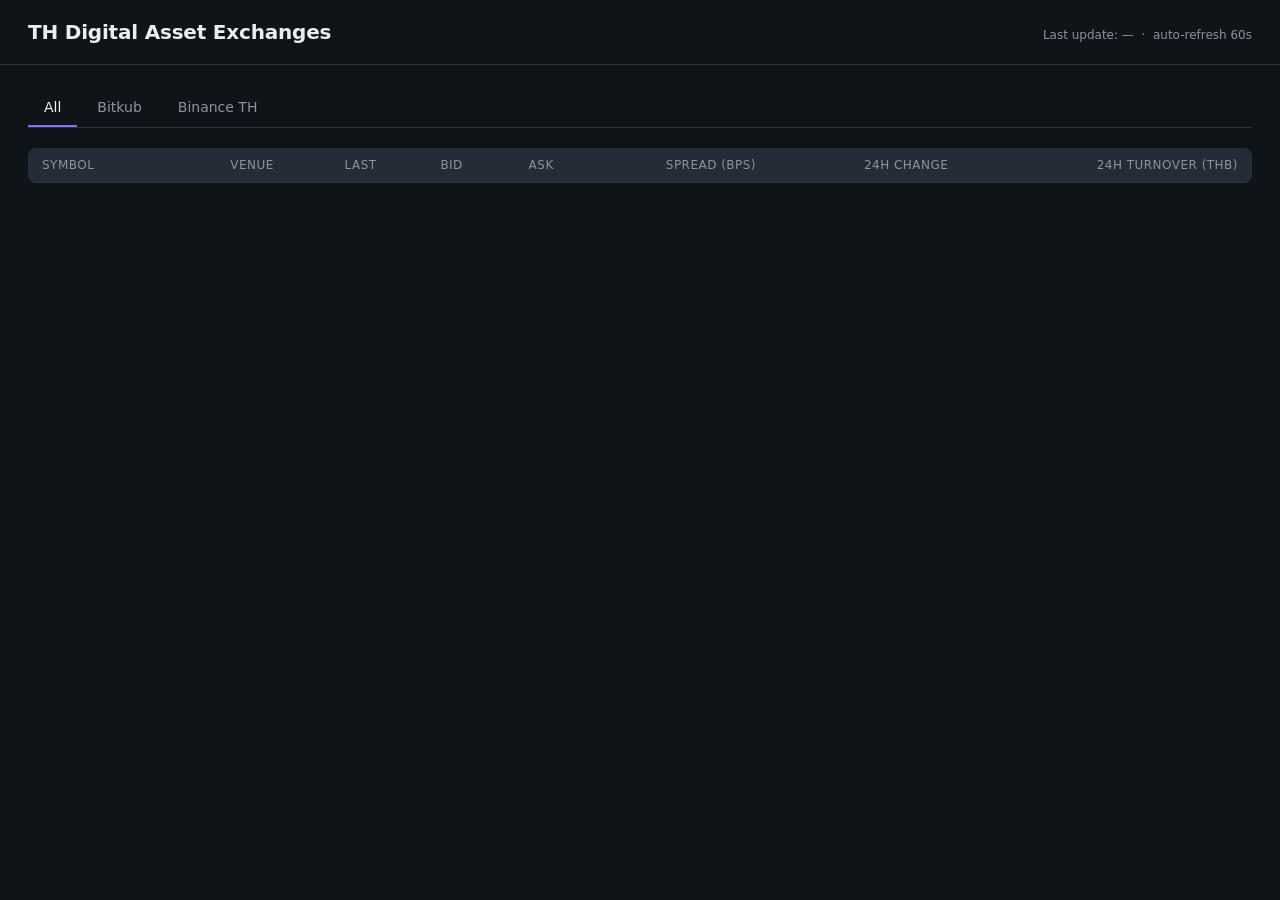
==== dashboard/templates/index.html @ d80df2b3 "feat: Phase 1 — Bitkub + Binance TH REST poller and dashboard - ingest/adapters/bitkub.py: REST v3 t" ====
<!doctype html>
<html lang="en">
<head>
  <meta charset="utf-8" />
  <meta name="viewport" content="width=device-width, initial-scale=1" />
  <title>TH Digital Asset Exchanges — Dashboard</title>
  <style>
    :root {
      --bg: #0f1419;
      --surface: #1a2129;
      --surface-2: #232c37;
      --text: #e6edf3;
      --muted: #8b949e;
      --accent: #8b6fff;
      --up: #16c784;
      --down: #ea3943;
      --border: #2a323d;
    }
    * { box-sizing: border-box; }
    body {
      margin: 0;
      font-family: -apple-system, BlinkMacSystemFont, "Segoe UI", system-ui, sans-serif;
      background: var(--bg);
      color: var(--text);
      font-size: 14px;
    }
    header {
      padding: 20px 28px;
      border-bottom: 1px solid var(--border);
      display: flex;
      align-items: baseline;
      justify-content: space-between;
    }
    header h1 { margin: 0; font-size: 20px; font-weight: 600; letter-spacing: -0.01em; }
    header .meta { color: var(--muted); font-size: 12px; }
    main { padding: 24px 28px; }
    .tabs {
      display: flex;
      gap: 4px;
      border-bottom: 1px solid var(--border);
      margin-bottom: 20px;
    }
    .tab {
      padding: 10px 16px;
      cursor: pointer;
      color: var(--muted);
      border-bottom: 2px solid transparent;
      font-weight: 500;
    }
    .tab.active { color: var(--text); border-bottom-color: var(--accent); }
    table {
      width: 100%;
      border-collapse: collapse;
      background: var(--surface);
      border-radius: 8px;
      overflow: hidden;
    }
    th, td {
      padding: 10px 14px;
      text-align: right;
      border-bottom: 1px solid var(--border);
      font-variant-numeric: tabular-nums;
    }
    th:first-child, td:first-child { text-align: left; }
    th {
      background: var(--surface-2);
      color: var(--muted);
      font-weight: 500;
      font-size: 12px;
      text-transform: uppercase;
      letter-spacing: 0.04em;
    }
    tr:hover { background: var(--surface-2); }
    .up { color: var(--up); }
    .down { color: var(--down); }
    .empty { padding: 60px; text-align: center; color: var(--muted); }
    .pill {
      display: inline-block;
      padding: 2px 8px;
      border-radius: 4px;
      background: var(--surface-2);
      font-size: 11px;
      color: var(--muted);
    }
  </style>
</head>
<body>
  <header>
    <h1>TH Digital Asset Exchanges</h1>
    <div class="meta">Last update: <span id="ts">—</span> &nbsp;·&nbsp; auto-refresh 60s</div>
  </header>
  <main>
    <div class="tabs">
      <div class="tab active" data-venue="all">All</div>
      <div class="tab" data-venue="bitkub">Bitkub</div>
      <div class="tab" data-venue="binance_th">Binance TH</div>
    </div>
    <table id="tbl">
      <thead>
        <tr>
          <th>Symbol</th>
          <th>Venue</th>
          <th>Last</th>
          <th>Bid</th>
          <th>Ask</th>
          <th>Spread (bps)</th>
          <th>24h Change</th>
          <th>24h Turnover (THB)</th>
        </tr>
      </thead>
      <tbody></tbody>
    </table>
    <div class="empty" id="empty" style="display:none">
      No snapshots yet. Run <code>python -m ingest.poller --once</code> first.
    </div>
  </main>
  <script>
    let currentVenue = "all";
    let cachedRows = [];

    function fmt(n, dp = 2) {
      if (n === null || n === undefined) return "—";
      return Number(n).toLocaleString("en-US", { minimumFractionDigits: dp, maximumFractionDigits: dp });
    }
    function fmtBig(n) {
      if (n === null || n === undefined) return "—";
      if (n >= 1e9) return (n / 1e9).toFixed(2) + "B";
      if (n >= 1e6) return (n / 1e6).toFixed(2) + "M";
      if (n >= 1e3) return (n / 1e3).toFixed(2) + "K";
      return n.toFixed(0);
    }
    function spreadBps(bid, ask) {
      if (!bid || !ask || bid <= 0) return null;
      return ((ask - bid) / ((ask + bid) / 2)) * 10000;
    }

    function makeCell(text, className) {
      const td = document.createElement("td");
      td.textContent = text;
      if (className) td.className = className;
      return td;
    }

    function makeRow(r) {
      const sp = spreadBps(r.bid, r.ask);
      const chg = r.change_pct_24h;
      const chgCls = chg > 0 ? "up" : chg < 0 ? "down" : "";
      const chgTxt = chg === null || chg === undefined
        ? "—"
        : (chg > 0 ? "+" : "") + fmt(chg, 2) + "%";

      const tr = document.createElement("tr");

      const symTd = document.createElement("td");
      const strong = document.createElement("strong");
      strong.textContent = r.symbol || "";
      symTd.appendChild(strong);
      tr.appendChild(symTd);

      const venueTd = document.createElement("td");
      const pill = document.createElement("span");
      pill.className = "pill";
      pill.textContent = r.venue || "";
      venueTd.appendChild(pill);
      tr.appendChild(venueTd);

      tr.appendChild(makeCell(fmt(r.last, 2)));
      tr.appendChild(makeCell(fmt(r.bid, 2)));
      tr.appendChild(makeCell(fmt(r.ask, 2)));
      tr.appendChild(makeCell(sp === null ? "—" : fmt(sp, 1)));
      tr.appendChild(makeCell(chgTxt, chgCls));
      tr.appendChild(makeCell(fmtBig(r.quote_turnover_24h)));
      return tr;
    }

    function render() {
      const rows = currentVenue === "all"
        ? cachedRows
        : cachedRows.filter(r => r.venue === currentVenue);
      rows.sort((a, b) => (b.quote_turnover_24h || 0) - (a.quote_turnover_24h || 0));
      const tbody = document.querySelector("#tbl tbody");
      tbody.replaceChildren(...rows.map(makeRow));
      document.getElementById("empty").style.display = rows.length ? "none" : "block";
    }

    async function refresh() {
      try {
        const r = await fetch("/api/tickers");
        cachedRows = await r.json();
        document.getElementById("ts").textContent = new Date().toLocaleTimeString();
        render();
      } catch (e) {
        console.error("refresh failed", e);
      }
    }

    document.querySelectorAll(".tab").forEach(el => {
      el.addEventListener("click", () => {
        document.querySelectorAll(".tab").forEach(t => t.classList.remove("active"));
        el.classList.add("active");
        currentVenue = el.dataset.venue;
        render();
      });
    });

    refresh();
    setInterval(refresh, 60000);
  </script>
</body>
</html>
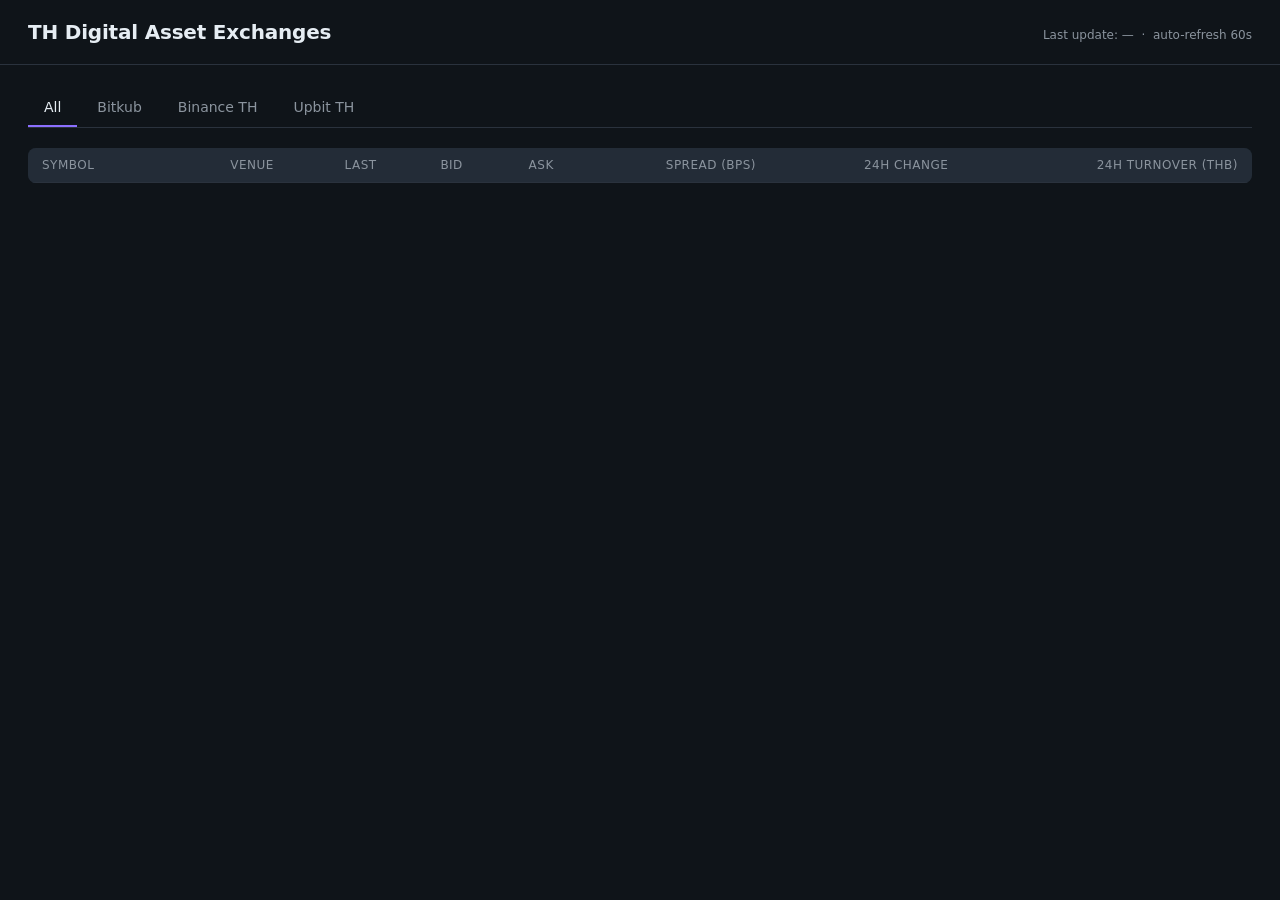
==== commit 191f3d64: "feat: Phase 2 — add Upbit TH adapter (20 THB pairs), document Orbix deferral - ingest/adapters/upbit" ====
--- a/dashboard/templates/index.html
+++ b/dashboard/templates/index.html
@@ -94,6 +94,7 @@
       <div class="tab active" data-venue="all">All</div>
       <div class="tab" data-venue="bitkub">Bitkub</div>
       <div class="tab" data-venue="binance_th">Binance TH</div>
+      <div class="tab" data-venue="upbit_th">Upbit TH</div>
     </div>
     <table id="tbl">
       <thead>
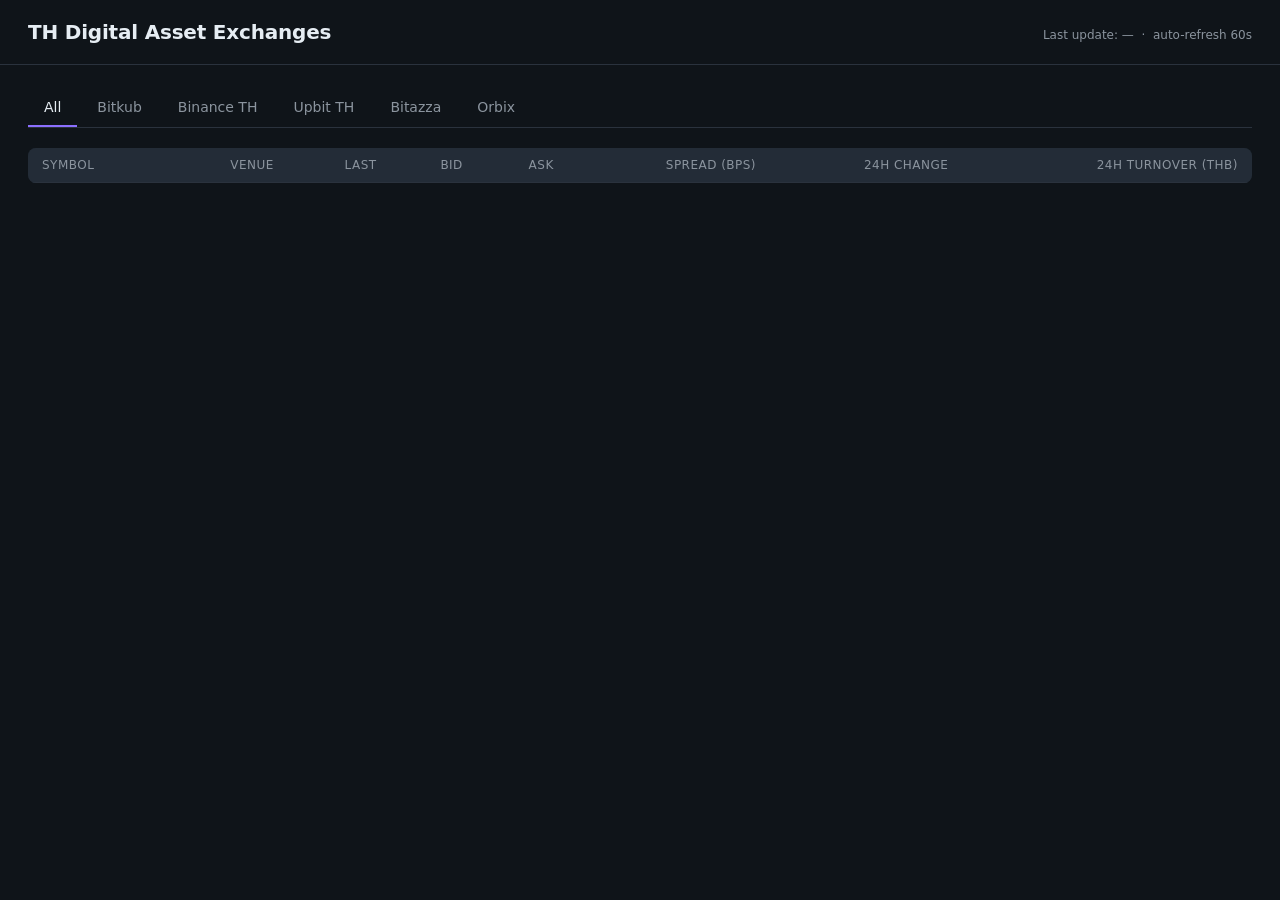
==== commit 02fa106c: "feat: Phase 3 — CoinGecko fallback adapter for Bitazza + Orbix - ingest/adapters/coingecko.py: free-" ====
--- a/dashboard/templates/index.html
+++ b/dashboard/templates/index.html
@@ -95,6 +95,8 @@
       <div class="tab" data-venue="bitkub">Bitkub</div>
       <div class="tab" data-venue="binance_th">Binance TH</div>
       <div class="tab" data-venue="upbit_th">Upbit TH</div>
+      <div class="tab" data-venue="bitazza">Bitazza</div>
+      <div class="tab" data-venue="orbix_cg">Orbix</div>
     </div>
     <table id="tbl">
       <thead>
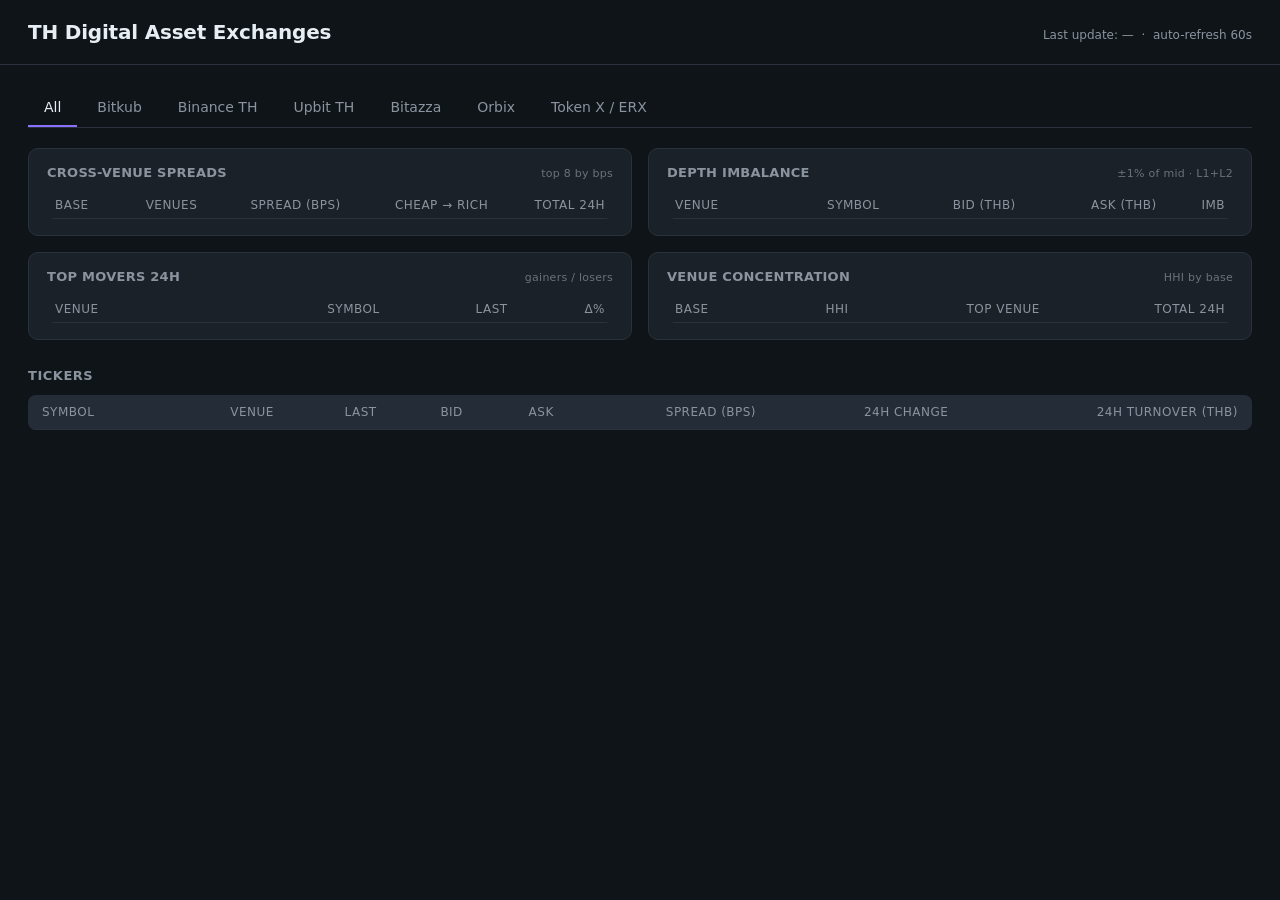
==== commit 633a9f00: "feat: Phase 4+5 — Token X tab and cross-venue insights layer Phase 4 — Token X / ERX: - data/tokenx_" ====
--- a/dashboard/templates/index.html
+++ b/dashboard/templates/index.html
@@ -82,6 +82,40 @@
       font-size: 11px;
       color: var(--muted);
     }
+    .insights {
+      display: grid;
+      grid-template-columns: repeat(auto-fit, minmax(420px, 1fr));
+      gap: 16px;
+      margin-bottom: 28px;
+    }
+    .card {
+      background: var(--surface);
+      border: 1px solid var(--border);
+      border-radius: 10px;
+      padding: 16px 18px;
+    }
+    .card h3 {
+      margin: 0 0 12px;
+      font-size: 13px;
+      font-weight: 600;
+      letter-spacing: 0.02em;
+      text-transform: uppercase;
+      color: var(--muted);
+      display: flex;
+      justify-content: space-between;
+      align-items: baseline;
+    }
+    .card h3 .hint { font-size: 11px; font-weight: 400; text-transform: none; opacity: 0.7; }
+    .mini { background: transparent; }
+    .mini th, .mini td { padding: 6px 8px; font-size: 12px; border-bottom-color: var(--border); }
+    .mini th { background: transparent; }
+    .section-h { font-size: 13px; text-transform: uppercase; letter-spacing: 0.04em; color: var(--muted); font-weight: 600; margin: 0 0 12px; }
+    .imb-bar { display: inline-block; height: 6px; background: var(--surface-2); border-radius: 3px; vertical-align: middle; position: relative; width: 60px; }
+    .imb-bar-fill { position: absolute; top: 0; bottom: 0; border-radius: 3px; }
+    .imb-bar-fill.up { background: var(--up); left: 50%; }
+    .imb-bar-fill.down { background: var(--down); right: 50%; }
+    .tokenx-meta { color: var(--muted); font-size: 12px; margin-bottom: 12px; }
+    .empty-tab { padding: 40px; text-align: center; color: var(--muted); }
   </style>
 </head>
 <body>
@@ -97,7 +131,27 @@
       <div class="tab" data-venue="upbit_th">Upbit TH</div>
       <div class="tab" data-venue="bitazza">Bitazza</div>
       <div class="tab" data-venue="orbix_cg">Orbix</div>
+      <div class="tab" data-venue="tokenx">Token X / ERX</div>
     </div>
+    <section id="insights" class="insights">
+      <div class="card">
+        <h3>Cross-Venue Spreads <span class="hint">top 8 by bps</span></h3>
+        <table class="mini"><thead><tr><th>Base</th><th>Venues</th><th>Spread (bps)</th><th>Cheap → Rich</th><th>Total 24h</th></tr></thead><tbody id="ins-spread"></tbody></table>
+      </div>
+      <div class="card">
+        <h3>Depth Imbalance <span class="hint">±1% of mid · L1+L2</span></h3>
+        <table class="mini"><thead><tr><th>Venue</th><th>Symbol</th><th>Bid (THB)</th><th>Ask (THB)</th><th>Imb</th></tr></thead><tbody id="ins-imb"></tbody></table>
+      </div>
+      <div class="card">
+        <h3>Top Movers 24h <span class="hint">gainers / losers</span></h3>
+        <table class="mini"><thead><tr><th>Venue</th><th>Symbol</th><th>Last</th><th>Δ%</th></tr></thead><tbody id="ins-mov"></tbody></table>
+      </div>
+      <div class="card">
+        <h3>Venue Concentration <span class="hint">HHI by base</span></h3>
+        <table class="mini"><thead><tr><th>Base</th><th>HHI</th><th>Top venue</th><th>Total 24h</th></tr></thead><tbody id="ins-hhi"></tbody></table>
+      </div>
+    </section>
+    <h2 class="section-h">Tickers</h2>
     <table id="tbl">
       <thead>
         <tr>
@@ -116,10 +170,13 @@
     <div class="empty" id="empty" style="display:none">
       No snapshots yet. Run <code>python -m ingest.poller --once</code> first.
     </div>
+    <div id="tokenx-panel" style="display:none"></div>
   </main>
   <script>
     let currentVenue = "all";
     let cachedRows = [];
+    let cachedInsights = null;
+    let cachedTokenx = null;
 
     function fmt(n, dp = 2) {
       if (n === null || n === undefined) return "—";
@@ -177,20 +234,161 @@
     }
 
     function render() {
+      const tableEl = document.getElementById("tbl");
+      const insightsEl = document.getElementById("insights");
+      const sectionH = document.querySelector(".section-h");
+      const emptyEl = document.getElementById("empty");
+      const tokenxEl = document.getElementById("tokenx-panel");
+      if (currentVenue === "tokenx") {
+        tableEl.style.display = "none";
+        insightsEl.style.display = "none";
+        if (sectionH) sectionH.style.display = "none";
+        emptyEl.style.display = "none";
+        tokenxEl.style.display = "block";
+        return;
+      }
+      tokenxEl.style.display = "none";
+      tableEl.style.display = "";
+      insightsEl.style.display = currentVenue === "all" ? "" : "none";
+      if (sectionH) sectionH.style.display = "";
       const rows = currentVenue === "all"
         ? cachedRows
         : cachedRows.filter(r => r.venue === currentVenue);
       rows.sort((a, b) => (b.quote_turnover_24h || 0) - (a.quote_turnover_24h || 0));
       const tbody = document.querySelector("#tbl tbody");
       tbody.replaceChildren(...rows.map(makeRow));
-      document.getElementById("empty").style.display = rows.length ? "none" : "block";
+      emptyEl.style.display = rows.length ? "none" : "block";
+    }
+
+    function renderInsights(d) {
+      const spreadBody = document.getElementById("ins-spread");
+      spreadBody.replaceChildren(...d.cross_venue_spreads.slice(0, 8).map(r => {
+        const tr = document.createElement("tr");
+        tr.appendChild(makeCell(r.base));
+        tr.appendChild(makeCell(String(r.n_venues)));
+        tr.appendChild(makeCell(fmt(r.spread_bps, 1)));
+        tr.appendChild(makeCell(`${r.cheap_venue} → ${r.rich_venue}`));
+        tr.appendChild(makeCell(fmtBig(r.total_turnover_24h)));
+        return tr;
+      }));
+
+      const imbBody = document.getElementById("ins-imb");
+      imbBody.replaceChildren(...d.depth_imbalance.slice(0, 8).map(r => {
+        const tr = document.createElement("tr");
+        tr.appendChild(makeCell(r.venue));
+        tr.appendChild(makeCell(r.symbol));
+        tr.appendChild(makeCell(fmtBig(r.bid_value_thb)));
+        tr.appendChild(makeCell(fmtBig(r.ask_value_thb)));
+        const td = document.createElement("td");
+        td.textContent = (r.imbalance > 0 ? "+" : "") + r.imbalance.toFixed(2);
+        td.className = r.imbalance > 0 ? "up" : "down";
+        tr.appendChild(td);
+        return tr;
+      }));
+
+      const movBody = document.getElementById("ins-mov");
+      const top5 = (d.top_movers.gainers || []).slice(0, 5);
+      const bot5 = (d.top_movers.losers || []).slice(0, 5);
+      movBody.replaceChildren(...[...top5, ...bot5].map(r => {
+        const tr = document.createElement("tr");
+        tr.appendChild(makeCell(r.venue));
+        tr.appendChild(makeCell(r.symbol));
+        tr.appendChild(makeCell(fmt(r.last, 4)));
+        const td = document.createElement("td");
+        td.textContent = (r.change_pct_24h > 0 ? "+" : "") + r.change_pct_24h.toFixed(2) + "%";
+        td.className = r.change_pct_24h > 0 ? "up" : "down";
+        tr.appendChild(td);
+        return tr;
+      }));
+
+      const hhiBody = document.getElementById("ins-hhi");
+      hhiBody.replaceChildren(...d.venue_concentration.slice(0, 8).map(r => {
+        const top = Object.entries(r.shares).sort((a, b) => b[1] - a[1])[0];
+        const tr = document.createElement("tr");
+        tr.appendChild(makeCell(r.base));
+        tr.appendChild(makeCell(r.hhi.toFixed(2)));
+        tr.appendChild(makeCell(`${top[0]} ${(top[1] * 100).toFixed(0)}%`));
+        tr.appendChild(makeCell(fmtBig(r.total_turnover_24h)));
+        return tr;
+      }));
+    }
+
+    function renderTokenx(d) {
+      const panel = document.getElementById("tokenx-panel");
+      panel.replaceChildren();
+      const meta = document.createElement("div");
+      meta.className = "tokenx-meta";
+      meta.textContent = `Last updated: ${d.last_updated || "—"} · No public market-data API exists for ERX or Token X today; this tab is manually maintained at data/tokenx_manual.json`;
+      panel.appendChild(meta);
+      const exTitle = document.createElement("div");
+      exTitle.className = "section-h";
+      exTitle.textContent = "Venues";
+      panel.appendChild(exTitle);
+      const exTbl = document.createElement("table");
+      const exThead = document.createElement("thead");
+      const exHrow = document.createElement("tr");
+      ["Name","License","Data Status","URL"].forEach(h => { const th = document.createElement("th"); th.textContent = h; exHrow.appendChild(th); });
+      exThead.appendChild(exHrow); exTbl.appendChild(exThead);
+      const exBody = document.createElement("tbody");
+      (d.exchanges || []).forEach(e => {
+        const tr = document.createElement("tr");
+        tr.appendChild(makeCell(e.name));
+        tr.appendChild(makeCell(e.license || "—"));
+        tr.appendChild(makeCell(e.data_status || "—"));
+        const td = document.createElement("td");
+        const a = document.createElement("a");
+        a.href = e.url || "#"; a.target = "_blank"; a.rel = "noopener";
+        a.textContent = e.url || "—"; a.style.color = "var(--accent)";
+        td.appendChild(a);
+        tr.appendChild(td);
+        exBody.appendChild(tr);
+      });
+      exTbl.appendChild(exBody);
+      panel.appendChild(exTbl);
+
+      const tkTitle = document.createElement("div");
+      tkTitle.className = "section-h";
+      tkTitle.style.marginTop = "20px";
+      tkTitle.textContent = `Tokens (${(d.tokens || []).length})`;
+      panel.appendChild(tkTitle);
+      if (!(d.tokens || []).length) {
+        const empty = document.createElement("div");
+        empty.className = "empty-tab";
+        empty.textContent = "No tokens recorded yet — edit data/tokenx_manual.json";
+        panel.appendChild(empty);
+        return;
+      }
+      const tkTbl = document.createElement("table");
+      const tkThead = document.createElement("thead");
+      const tkHrow = document.createElement("tr");
+      ["Name","Issuer","Status","Last (THB)","Notes"].forEach(h => { const th = document.createElement("th"); th.textContent = h; tkHrow.appendChild(th); });
+      tkThead.appendChild(tkHrow); tkTbl.appendChild(tkThead);
+      const tkBody = document.createElement("tbody");
+      (d.tokens || []).forEach(t => {
+        const tr = document.createElement("tr");
+        tr.appendChild(makeCell(t.name || "—"));
+        tr.appendChild(makeCell(t.issuer || "—"));
+        tr.appendChild(makeCell(t.status || "—"));
+        tr.appendChild(makeCell(t.last_price_thb !== null && t.last_price_thb !== undefined ? fmt(t.last_price_thb, 2) : "—"));
+        tr.appendChild(makeCell(t.notes || "—"));
+        tkBody.appendChild(tr);
+      });
+      tkTbl.appendChild(tkBody);
+      panel.appendChild(tkTbl);
     }
 
     async function refresh() {
       try {
-        const r = await fetch("/api/tickers");
-        cachedRows = await r.json();
+        const [tickers, ins, tx] = await Promise.all([
+          fetch("/api/tickers").then(r => r.json()),
+          fetch("/api/insights").then(r => r.json()),
+          cachedTokenx ? Promise.resolve(cachedTokenx) : fetch("/api/tokenx").then(r => r.json()).catch(() => null),
+        ]);
+        cachedRows = tickers;
+        cachedInsights = ins;
+        if (tx) { cachedTokenx = tx; renderTokenx(tx); }
         document.getElementById("ts").textContent = new Date().toLocaleTimeString();
+        renderInsights(ins);
         render();
       } catch (e) {
         console.error("refresh failed", e);
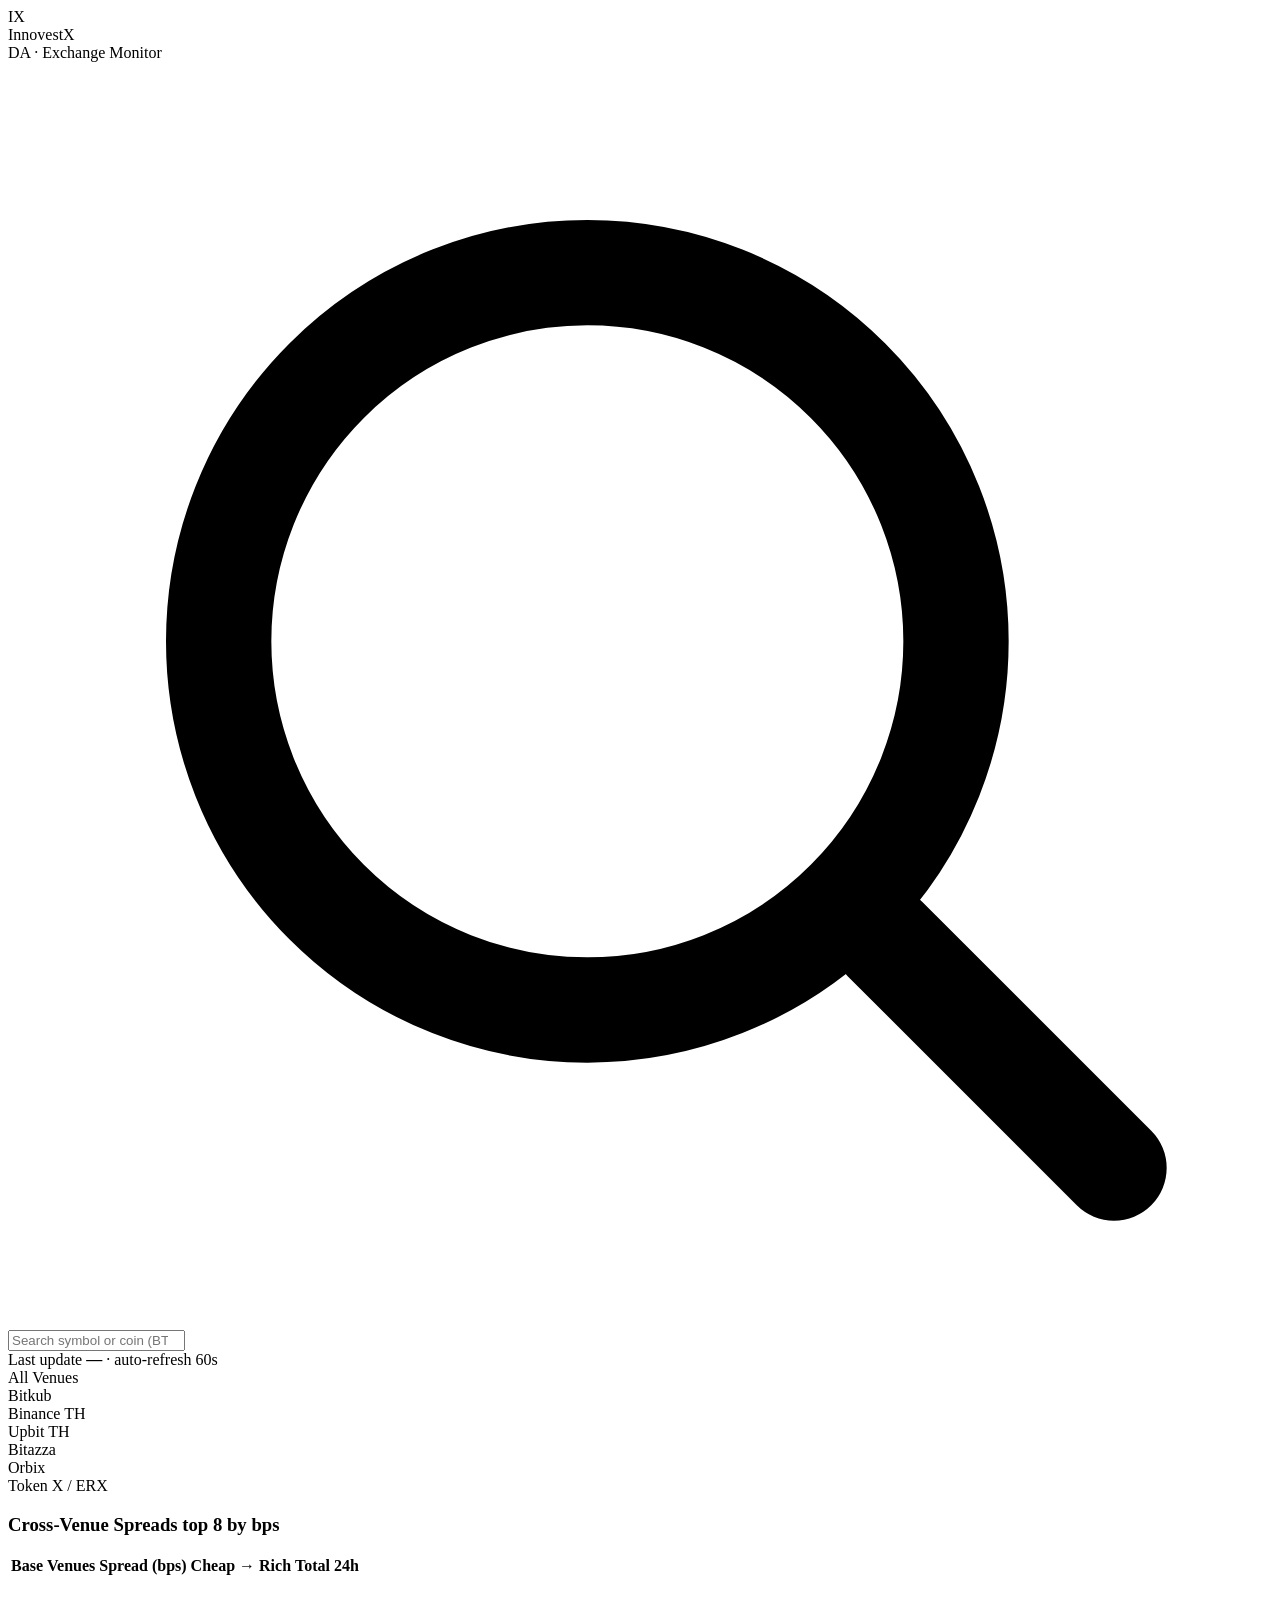
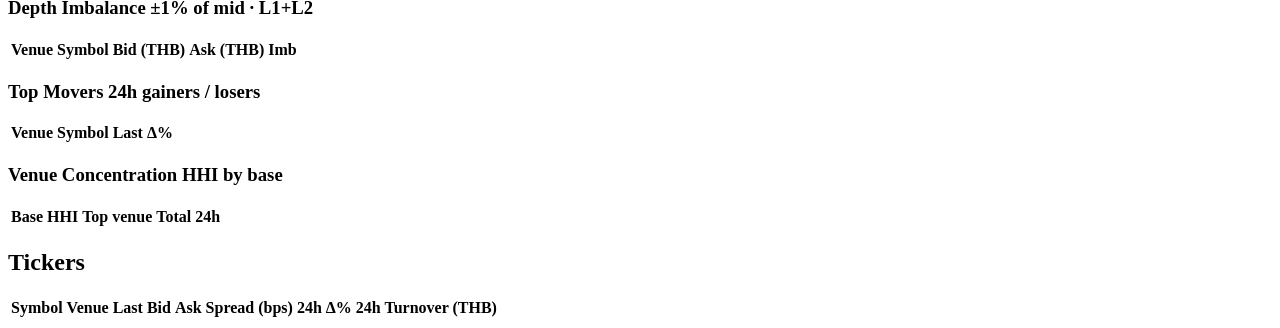
==== commit e9671659: "feat: redesign — Binance-style density with InnovestX brand + sort/search Design system applied (ui-" ====
--- a/dashboard/templates/index.html
+++ b/dashboard/templates/index.html
@@ -3,136 +3,39 @@
 <head>
   <meta charset="utf-8" />
   <meta name="viewport" content="width=device-width, initial-scale=1" />
-  <title>TH Digital Asset Exchanges — Dashboard</title>
-  <style>
-    :root {
-      --bg: #0f1419;
-      --surface: #1a2129;
-      --surface-2: #232c37;
-      --text: #e6edf3;
-      --muted: #8b949e;
-      --accent: #8b6fff;
-      --up: #16c784;
-      --down: #ea3943;
-      --border: #2a323d;
-    }
-    * { box-sizing: border-box; }
-    body {
-      margin: 0;
-      font-family: -apple-system, BlinkMacSystemFont, "Segoe UI", system-ui, sans-serif;
-      background: var(--bg);
-      color: var(--text);
-      font-size: 14px;
-    }
-    header {
-      padding: 20px 28px;
-      border-bottom: 1px solid var(--border);
-      display: flex;
-      align-items: baseline;
-      justify-content: space-between;
-    }
-    header h1 { margin: 0; font-size: 20px; font-weight: 600; letter-spacing: -0.01em; }
-    header .meta { color: var(--muted); font-size: 12px; }
-    main { padding: 24px 28px; }
-    .tabs {
-      display: flex;
-      gap: 4px;
-      border-bottom: 1px solid var(--border);
-      margin-bottom: 20px;
-    }
-    .tab {
-      padding: 10px 16px;
-      cursor: pointer;
-      color: var(--muted);
-      border-bottom: 2px solid transparent;
-      font-weight: 500;
-    }
-    .tab.active { color: var(--text); border-bottom-color: var(--accent); }
-    table {
-      width: 100%;
-      border-collapse: collapse;
-      background: var(--surface);
-      border-radius: 8px;
-      overflow: hidden;
-    }
-    th, td {
-      padding: 10px 14px;
-      text-align: right;
-      border-bottom: 1px solid var(--border);
-      font-variant-numeric: tabular-nums;
-    }
-    th:first-child, td:first-child { text-align: left; }
-    th {
-      background: var(--surface-2);
-      color: var(--muted);
-      font-weight: 500;
-      font-size: 12px;
-      text-transform: uppercase;
-      letter-spacing: 0.04em;
-    }
-    tr:hover { background: var(--surface-2); }
-    .up { color: var(--up); }
-    .down { color: var(--down); }
-    .empty { padding: 60px; text-align: center; color: var(--muted); }
-    .pill {
-      display: inline-block;
-      padding: 2px 8px;
-      border-radius: 4px;
-      background: var(--surface-2);
-      font-size: 11px;
-      color: var(--muted);
-    }
-    .insights {
-      display: grid;
-      grid-template-columns: repeat(auto-fit, minmax(420px, 1fr));
-      gap: 16px;
-      margin-bottom: 28px;
-    }
-    .card {
-      background: var(--surface);
-      border: 1px solid var(--border);
-      border-radius: 10px;
-      padding: 16px 18px;
-    }
-    .card h3 {
-      margin: 0 0 12px;
-      font-size: 13px;
-      font-weight: 600;
-      letter-spacing: 0.02em;
-      text-transform: uppercase;
-      color: var(--muted);
-      display: flex;
-      justify-content: space-between;
-      align-items: baseline;
-    }
-    .card h3 .hint { font-size: 11px; font-weight: 400; text-transform: none; opacity: 0.7; }
-    .mini { background: transparent; }
-    .mini th, .mini td { padding: 6px 8px; font-size: 12px; border-bottom-color: var(--border); }
-    .mini th { background: transparent; }
-    .section-h { font-size: 13px; text-transform: uppercase; letter-spacing: 0.04em; color: var(--muted); font-weight: 600; margin: 0 0 12px; }
-    .imb-bar { display: inline-block; height: 6px; background: var(--surface-2); border-radius: 3px; vertical-align: middle; position: relative; width: 60px; }
-    .imb-bar-fill { position: absolute; top: 0; bottom: 0; border-radius: 3px; }
-    .imb-bar-fill.up { background: var(--up); left: 50%; }
-    .imb-bar-fill.down { background: var(--down); right: 50%; }
-    .tokenx-meta { color: var(--muted); font-size: 12px; margin-bottom: 12px; }
-    .empty-tab { padding: 40px; text-align: center; color: var(--muted); }
-  </style>
+  <title>InnovestX DA · TH Digital Asset Exchanges</title>
+  <link rel="stylesheet" href="{{ url_for('static', filename='css/app.css') }}" />
 </head>
 <body>
-  <header>
-    <h1>TH Digital Asset Exchanges</h1>
-    <div class="meta">Last update: <span id="ts">—</span> &nbsp;·&nbsp; auto-refresh 60s</div>
+  <header class="app-header">
+    <div class="brand" onclick="location.href='/'">
+      <div class="brand-mark">IX</div>
+      <div>
+        <div class="brand-name">InnovestX</div>
+        <div class="brand-sub">DA · Exchange Monitor</div>
+      </div>
+    </div>
+    <div class="search-wrap">
+      <svg class="search-icon" viewBox="0 0 24 24" fill="none" stroke="currentColor" stroke-width="2" stroke-linecap="round" stroke-linejoin="round" aria-hidden="true">
+        <circle cx="11" cy="11" r="7"></circle>
+        <line x1="21" y1="21" x2="16.65" y2="16.65"></line>
+      </svg>
+      <input id="search" type="search" class="search-input" placeholder="Search symbol or coin (BTC, USDT, ETH, …)" autocomplete="off" aria-label="Search ticker symbols" />
+    </div>
+    <div class="header-spacer"></div>
+    <div class="header-meta">Last update <strong id="ts">—</strong> · auto-refresh 60s</div>
   </header>
   <main>
-    <div class="tabs">
-      <div class="tab active" data-venue="all">All</div>
-      <div class="tab" data-venue="bitkub">Bitkub</div>
-      <div class="tab" data-venue="binance_th">Binance TH</div>
-      <div class="tab" data-venue="upbit_th">Upbit TH</div>
-      <div class="tab" data-venue="bitazza">Bitazza</div>
-      <div class="tab" data-venue="orbix_cg">Orbix</div>
-      <div class="tab" data-venue="tokenx">Token X / ERX</div>
-    </div>
+    <nav class="tabs" role="tablist">
+      <div class="tab active" data-venue="all" role="tab">All Venues</div>
+      <div class="tab" data-venue="bitkub" role="tab">Bitkub</div>
+      <div class="tab" data-venue="binance_th" role="tab">Binance TH</div>
+      <div class="tab" data-venue="upbit_th" role="tab">Upbit TH</div>
+      <div class="tab" data-venue="bitazza" role="tab">Bitazza</div>
+      <div class="tab" data-venue="orbix_cg" role="tab">Orbix</div>
+      <div class="tab" data-venue="tokenx" role="tab">Token X / ERX</div>
+    </nav>
+
     <section id="insights" class="insights">
       <div class="card">
         <h3>Cross-Venue Spreads <span class="hint">top 8 by bps</span></h3>
@@ -151,33 +54,39 @@
         <table class="mini"><thead><tr><th>Base</th><th>HHI</th><th>Top venue</th><th>Total 24h</th></tr></thead><tbody id="ins-hhi"></tbody></table>
       </div>
     </section>
+
     <h2 class="section-h">Tickers</h2>
     <table id="tbl">
       <thead>
         <tr>
-          <th>Symbol</th>
-          <th>Venue</th>
-          <th>Last</th>
-          <th>Bid</th>
-          <th>Ask</th>
-          <th>Spread (bps)</th>
-          <th>24h Change</th>
-          <th>24h Turnover (THB)</th>
+          <th class="sortable" data-sort="symbol">Symbol</th>
+          <th class="sortable" data-sort="venue">Venue</th>
+          <th class="sortable" data-sort="last">Last</th>
+          <th class="sortable" data-sort="bid">Bid</th>
+          <th class="sortable" data-sort="ask">Ask</th>
+          <th class="sortable" data-sort="spread">Spread (bps)</th>
+          <th class="sortable" data-sort="change_pct_24h">24h Δ%</th>
+          <th class="sortable sort-desc" data-sort="quote_turnover_24h">24h Turnover (THB)</th>
         </tr>
       </thead>
       <tbody></tbody>
     </table>
     <div class="empty" id="empty" style="display:none">
-      No snapshots yet. Run <code>python -m ingest.poller --once</code> first.
+      No snapshots match. Run <code>python -m ingest.poller --once</code> or clear the search.
     </div>
     <div id="tokenx-panel" style="display:none"></div>
   </main>
+
   <script>
     let currentVenue = "all";
     let cachedRows = [];
     let cachedInsights = null;
     let cachedTokenx = null;
-
+    let searchQuery = "";
+    let sortKey = "quote_turnover_24h";
+    let sortDir = "desc";
+
+    // ---------- formatting ----------
     function fmt(n, dp = 2) {
       if (n === null || n === undefined) return "—";
       return Number(n).toLocaleString("en-US", { minimumFractionDigits: dp, maximumFractionDigits: dp });
@@ -194,13 +103,72 @@
       return ((ask - bid) / ((ask + bid) / 2)) * 10000;
     }
 
+    // ---------- DOM helpers ----------
     function makeCell(text, className) {
       const td = document.createElement("td");
       td.textContent = text;
       if (className) td.className = className;
       return td;
     }
-
+    function venuePill(venue) {
+      const span = document.createElement("span");
+      span.className = "pill";
+      span.textContent = venue;
+      return span;
+    }
+
+    // ---------- canonical ----------
+    function canonicalBase(venue, symbol) {
+      if (!symbol) return null;
+      if (venue === "binance_th" && symbol.endsWith("THB")) return symbol.slice(0, -3);
+      if (venue === "upbit_th" && symbol.startsWith("THB-")) return symbol.slice(4);
+      if (symbol.endsWith("_THB")) return symbol.slice(0, -4);
+      return null;
+    }
+    function avgOf(arr) {
+      const valid = arr.filter(v => v !== null && v !== undefined && !Number.isNaN(v));
+      return valid.length ? valid.reduce((a, b) => a + b, 0) / valid.length : null;
+    }
+    function sumOf(arr) {
+      return arr.reduce((a, b) => a + (b || 0), 0);
+    }
+
+    // ---------- search filter ----------
+    function matchesSearch(r) {
+      if (!searchQuery) return true;
+      const q = searchQuery.toLowerCase();
+      const base = (canonicalBase(r.venue, r.symbol) || "").toLowerCase();
+      const sym = (r.symbol || "").toLowerCase();
+      return sym.includes(q) || base.includes(q);
+    }
+
+    // ---------- sort ----------
+    function rowSortValue(r, key) {
+      if (key === "spread") {
+        const sp = spreadBps(r.bid, r.ask);
+        return sp === null ? Number.NEGATIVE_INFINITY : sp;
+      }
+      if (key === "symbol" || key === "venue") return (r[key] || "").toLowerCase();
+      const v = r[key];
+      return (v === null || v === undefined) ? Number.NEGATIVE_INFINITY : Number(v);
+    }
+    function compareRows(a, b) {
+      const av = rowSortValue(a, sortKey);
+      const bv = rowSortValue(b, sortKey);
+      if (typeof av === "string") {
+        const cmp = av.localeCompare(bv);
+        return sortDir === "asc" ? cmp : -cmp;
+      }
+      return sortDir === "asc" ? av - bv : bv - av;
+    }
+    function syncSortIndicators() {
+      document.querySelectorAll("#tbl th.sortable").forEach(th => {
+        th.classList.remove("sort-asc", "sort-desc");
+        if (th.dataset.sort === sortKey) th.classList.add(`sort-${sortDir}`);
+      });
+    }
+
+    // ---------- row builders ----------
     function makeRow(r) {
       const sp = spreadBps(r.bid, r.ask);
       const chg = r.change_pct_24h;
@@ -210,7 +178,6 @@
         : (chg > 0 ? "+" : "") + fmt(chg, 2) + "%";
 
       const tr = document.createElement("tr");
-
       const symTd = document.createElement("td");
       const strong = document.createElement("strong");
       strong.textContent = r.symbol || "";
@@ -218,10 +185,7 @@
       tr.appendChild(symTd);
 
       const venueTd = document.createElement("td");
-      const pill = document.createElement("span");
-      pill.className = "pill";
-      pill.textContent = r.venue || "";
-      venueTd.appendChild(pill);
+      venueTd.appendChild(venuePill(r.venue || ""));
       tr.appendChild(venueTd);
 
       tr.appendChild(makeCell(fmt(r.last, 2)));
@@ -233,12 +197,64 @@
       return tr;
     }
 
+    function makeSubtotalRow(base, venueRows) {
+      const lasts = venueRows.map(r => r.last);
+      const bids = venueRows.map(r => r.bid);
+      const asks = venueRows.map(r => r.ask);
+      const changes = venueRows.map(r => r.change_pct_24h);
+      const turnover = sumOf(venueRows.map(r => r.quote_turnover_24h));
+      const avgLast = avgOf(lasts);
+      const avgBid = avgOf(bids);
+      const avgAsk = avgOf(asks);
+      const avgSpread = (avgBid && avgAsk)
+        ? ((avgAsk - avgBid) / ((avgAsk + avgBid) / 2)) * 10000
+        : null;
+      const avgChange = avgOf(changes);
+
+      const tr = document.createElement("tr");
+      tr.className = "subtotal-row";
+
+      const symTd = document.createElement("td");
+      const link = document.createElement("a");
+      link.href = `/symbol/${encodeURIComponent(base)}`;
+      const strong = document.createElement("strong");
+      strong.textContent = base;
+      link.appendChild(strong);
+      symTd.appendChild(link);
+      const cnt = document.createElement("span");
+      cnt.className = "venue-count";
+      cnt.textContent = `· ${venueRows.length} venue${venueRows.length > 1 ? "s" : ""}`;
+      symTd.appendChild(cnt);
+      tr.appendChild(symTd);
+
+      const venueTd = document.createElement("td");
+      const subtotalPill = document.createElement("span");
+      subtotalPill.className = "pill accent";
+      subtotalPill.textContent = "subtotal";
+      venueTd.appendChild(subtotalPill);
+      tr.appendChild(venueTd);
+
+      tr.appendChild(makeCell(fmt(avgLast, 2)));
+      tr.appendChild(makeCell(fmt(avgBid, 2)));
+      tr.appendChild(makeCell(fmt(avgAsk, 2)));
+      tr.appendChild(makeCell(avgSpread === null ? "—" : fmt(avgSpread, 1)));
+      const chgCls = avgChange > 0 ? "up" : avgChange < 0 ? "down" : "";
+      const chgTxt = avgChange === null
+        ? "—"
+        : (avgChange > 0 ? "+" : "") + fmt(avgChange, 2) + "%";
+      tr.appendChild(makeCell(chgTxt, chgCls));
+      tr.appendChild(makeCell(fmtBig(turnover)));
+      return tr;
+    }
+
+    // ---------- main render ----------
     function render() {
       const tableEl = document.getElementById("tbl");
       const insightsEl = document.getElementById("insights");
       const sectionH = document.querySelector(".section-h");
       const emptyEl = document.getElementById("empty");
       const tokenxEl = document.getElementById("tokenx-panel");
+
       if (currentVenue === "tokenx") {
         tableEl.style.display = "none";
         insightsEl.style.display = "none";
@@ -251,15 +267,61 @@
       tableEl.style.display = "";
       insightsEl.style.display = currentVenue === "all" ? "" : "none";
       if (sectionH) sectionH.style.display = "";
-      const rows = currentVenue === "all"
-        ? cachedRows
-        : cachedRows.filter(r => r.venue === currentVenue);
-      rows.sort((a, b) => (b.quote_turnover_24h || 0) - (a.quote_turnover_24h || 0));
+
       const tbody = document.querySelector("#tbl tbody");
-      tbody.replaceChildren(...rows.map(makeRow));
-      emptyEl.style.display = rows.length ? "none" : "block";
-    }
-
+      syncSortIndicators();
+
+      if (currentVenue === "all") {
+        const groups = {};
+        for (const r of cachedRows) {
+          if (!matchesSearch(r)) continue;
+          const base = canonicalBase(r.venue, r.symbol);
+          if (!base) continue;
+          (groups[base] = groups[base] || []).push(r);
+        }
+        // group sort key — derive an aggregate value per group for the active sort
+        function groupSortValue(rows) {
+          if (sortKey === "symbol") return canonicalBase(rows[0].venue, rows[0].symbol);
+          if (sortKey === "venue") return rows[0].venue;
+          if (sortKey === "quote_turnover_24h")
+            return sumOf(rows.map(r => r.quote_turnover_24h));
+          if (sortKey === "spread") {
+            const vals = rows.map(r => spreadBps(r.bid, r.ask)).filter(v => v !== null);
+            return vals.length ? vals.reduce((a, b) => a + b, 0) / vals.length : Number.NEGATIVE_INFINITY;
+          }
+          const vals = rows.map(r => r[sortKey]).filter(v => v !== null && v !== undefined);
+          return vals.length ? vals.reduce((a, b) => a + b, 0) / vals.length : Number.NEGATIVE_INFINITY;
+        }
+        const sortedBases = Object.keys(groups).sort((a, b) => {
+          const av = groupSortValue(groups[a]);
+          const bv = groupSortValue(groups[b]);
+          if (typeof av === "string") {
+            const cmp = av.localeCompare(bv);
+            return sortDir === "asc" ? cmp : -cmp;
+          }
+          return sortDir === "asc" ? av - bv : bv - av;
+        });
+        const allRows = [];
+        for (const base of sortedBases) {
+          const venueRows = groups[base].slice().sort(compareRows);
+          allRows.push(makeSubtotalRow(base, venueRows));
+          for (const r of venueRows) {
+            const child = makeRow(r);
+            child.classList.add("venue-row");
+            allRows.push(child);
+          }
+        }
+        tbody.replaceChildren(...allRows);
+        emptyEl.style.display = allRows.length ? "none" : "block";
+      } else {
+        const rows = cachedRows.filter(r => r.venue === currentVenue && matchesSearch(r));
+        rows.sort(compareRows);
+        tbody.replaceChildren(...rows.map(makeRow));
+        emptyEl.style.display = rows.length ? "none" : "block";
+      }
+    }
+
+    // ---------- insights ----------
     function renderInsights(d) {
       const spreadBody = document.getElementById("ins-spread");
       spreadBody.replaceChildren(...d.cross_venue_spreads.slice(0, 8).map(r => {
@@ -313,13 +375,15 @@
       }));
     }
 
+    // ---------- token x ----------
     function renderTokenx(d) {
       const panel = document.getElementById("tokenx-panel");
       panel.replaceChildren();
       const meta = document.createElement("div");
       meta.className = "tokenx-meta";
-      meta.textContent = `Last updated: ${d.last_updated || "—"} · No public market-data API exists for ERX or Token X today; this tab is manually maintained at data/tokenx_manual.json`;
+      meta.textContent = `Last updated ${d.last_updated || "—"} · No public market-data API exists for ERX or Token X today; this tab is manually maintained at data/tokenx_manual.json`;
       panel.appendChild(meta);
+
       const exTitle = document.createElement("div");
       exTitle.className = "section-h";
       exTitle.textContent = "Venues";
@@ -327,8 +391,11 @@
       const exTbl = document.createElement("table");
       const exThead = document.createElement("thead");
       const exHrow = document.createElement("tr");
-      ["Name","License","Data Status","URL"].forEach(h => { const th = document.createElement("th"); th.textContent = h; exHrow.appendChild(th); });
-      exThead.appendChild(exHrow); exTbl.appendChild(exThead);
+      ["Name", "License", "Data Status", "URL"].forEach(h => {
+        const th = document.createElement("th"); th.textContent = h; exHrow.appendChild(th);
+      });
+      exThead.appendChild(exHrow);
+      exTbl.appendChild(exThead);
       const exBody = document.createElement("tbody");
       (d.exchanges || []).forEach(e => {
         const tr = document.createElement("tr");
@@ -338,7 +405,7 @@
         const td = document.createElement("td");
         const a = document.createElement("a");
         a.href = e.url || "#"; a.target = "_blank"; a.rel = "noopener";
-        a.textContent = e.url || "—"; a.style.color = "var(--accent)";
+        a.textContent = e.url || "—";
         td.appendChild(a);
         tr.appendChild(td);
         exBody.appendChild(tr);
@@ -361,8 +428,11 @@
       const tkTbl = document.createElement("table");
       const tkThead = document.createElement("thead");
       const tkHrow = document.createElement("tr");
-      ["Name","Issuer","Status","Last (THB)","Notes"].forEach(h => { const th = document.createElement("th"); th.textContent = h; tkHrow.appendChild(th); });
-      tkThead.appendChild(tkHrow); tkTbl.appendChild(tkThead);
+      ["Name", "Issuer", "Status", "Last (THB)", "Notes"].forEach(h => {
+        const th = document.createElement("th"); th.textContent = h; tkHrow.appendChild(th);
+      });
+      tkThead.appendChild(tkHrow);
+      tkTbl.appendChild(tkThead);
       const tkBody = document.createElement("tbody");
       (d.tokens || []).forEach(t => {
         const tr = document.createElement("tr");
@@ -377,6 +447,7 @@
       panel.appendChild(tkTbl);
     }
 
+    // ---------- refresh + wiring ----------
     async function refresh() {
       try {
         const [tickers, ins, tx] = await Promise.all([
@@ -404,6 +475,30 @@
       });
     });
 
+    document.querySelectorAll("#tbl th.sortable").forEach(th => {
+      th.addEventListener("click", () => {
+        const key = th.dataset.sort;
+        if (sortKey === key) sortDir = sortDir === "asc" ? "desc" : "asc";
+        else { sortKey = key; sortDir = (key === "symbol" || key === "venue") ? "asc" : "desc"; }
+        render();
+      });
+    });
+
+    // Search with debounce
+    let searchTimer = null;
+    document.getElementById("search").addEventListener("input", (e) => {
+      clearTimeout(searchTimer);
+      const v = e.target.value.trim();
+      searchTimer = setTimeout(() => {
+        searchQuery = v;
+        render();
+      }, 120);
+    });
+    // ESC to clear search
+    document.getElementById("search").addEventListener("keydown", (e) => {
+      if (e.key === "Escape") { e.target.value = ""; searchQuery = ""; render(); }
+    });
+
     refresh();
     setInterval(refresh, 60000);
   </script>
